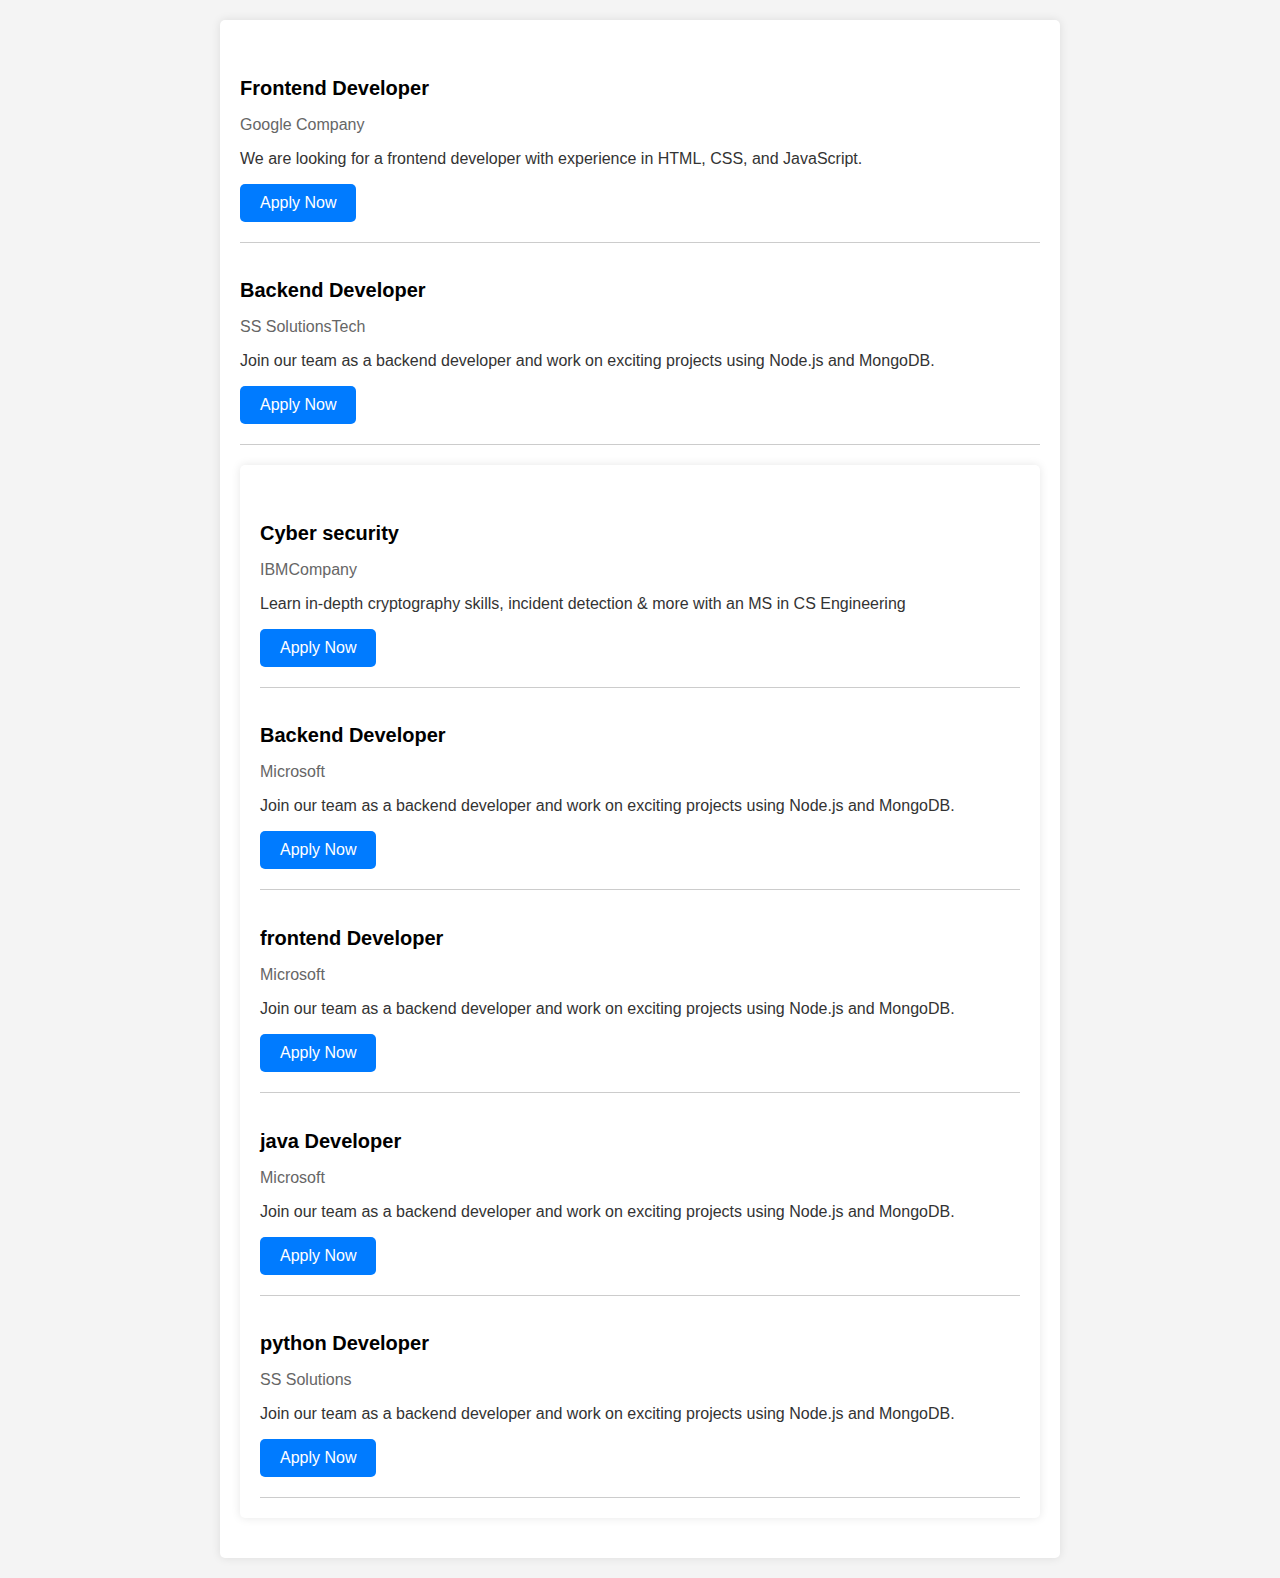
==== job.html @ 584ffa32 "Add files via upload" ====
<html>
    <style>
         body {
  font-family: Arial, sans-serif;
  margin: 0;
  padding: 0;
  background-color: #f4f4f4;
}
.container {
  max-width: 800px;
  margin: 20px auto;
  padding: 20px;
  background-color: #fff;
  border-radius: 5px;
  box-shadow: 0 0 10px rgba(0, 0, 0, 0.1);
}
.job-listing {
  border-bottom: 1px solid #ccc;
  padding: 20px 0;
}
.job-title {
  font-size: 20px;
  font-weight: bold;
  margin-bottom: 5px;
}
.company-name {
  color: #666;
  margin-bottom: 10px;
}
.job-description {
  color: #333;
}
.apply-btn {
  display: inline-block;
  padding: 10px 20px;
  background-color: #007bff;
  color: #fff;
  text-decoration: none;
  border-radius: 5px;
  transition: background-color 0.3s ease;
}
.apply-btn:hover {
  background-color: #0056b3;
}
    </style>
    <body>
        <div class="container">
    <div class="job-listing">
        <h2 class="job-title">Frontend Developer</h2>
        <p class="company-name">Google Company</p>
        <p class="job-description">We are looking for a frontend developer with experience in HTML, CSS, and JavaScript.</p>
        <a href="./apply.html" class="apply-btn">Apply Now</a>
    </div>
    <div class="job-listing">
        <h2 class="job-title">Backend Developer</h2>
        <p class="company-name">SS SolutionsTech</p>
        <p class="job-description">Join our team as a backend developer and work on exciting projects using Node.js and MongoDB.</p>
        <a href="./apply.html" class="apply-btn">Apply Now</a>
    </div>
    <div class="container">
        <div class="job-listing">
            <h2 class="job-title">Cyber security</h2>
            <p class="company-name">IBMCompany</p>
            <p class="job-description">Learn in-depth cryptography skills, incident detection & more with an MS in CS Engineering</p>
            <a href="./apply.html" class="apply-btn">Apply Now</a>
        </div>
        <div class="job-listing">
            <h2 class="job-title">Backend Developer</h2>
            <p class="company-name">Microsoft</p>
            <p class="job-description">Join our team as a backend developer and work on exciting projects using Node.js and MongoDB.</p>
            <a href="./apply.html" class="apply-btn">Apply Now</a>
        </div>
        <div class="job-listing">
            <h2 class="job-title">frontend Developer</h2>
            <p class="company-name">Microsoft</p>
            <p class="job-description">Join our team as a backend developer and work on exciting projects using Node.js and MongoDB.</p>
            <a href="./apply.html" class="apply-btn">Apply Now</a>
        </div>
        <div class="job-listing">
            <h2 class="job-title">java Developer </h2>
            <p class="company-name">Microsoft</p>
            <p class="job-description">Join our team as a backend developer and work on exciting projects using Node.js and MongoDB.</p>
            <a href="./apply.html" class="apply-btn">Apply Now</a>
        </div>
        <div class="job-listing">
            <h2 class="job-title">python Developer </h2>
            <p class="company-name">SS Solutions</p>
            <p class="job-description">Join our team as a backend developer and work on exciting projects using Node.js and MongoDB.</p>
            <a href="./apply.html" class="apply-btn">Apply Now</a>
        </div>
</body>
</html>
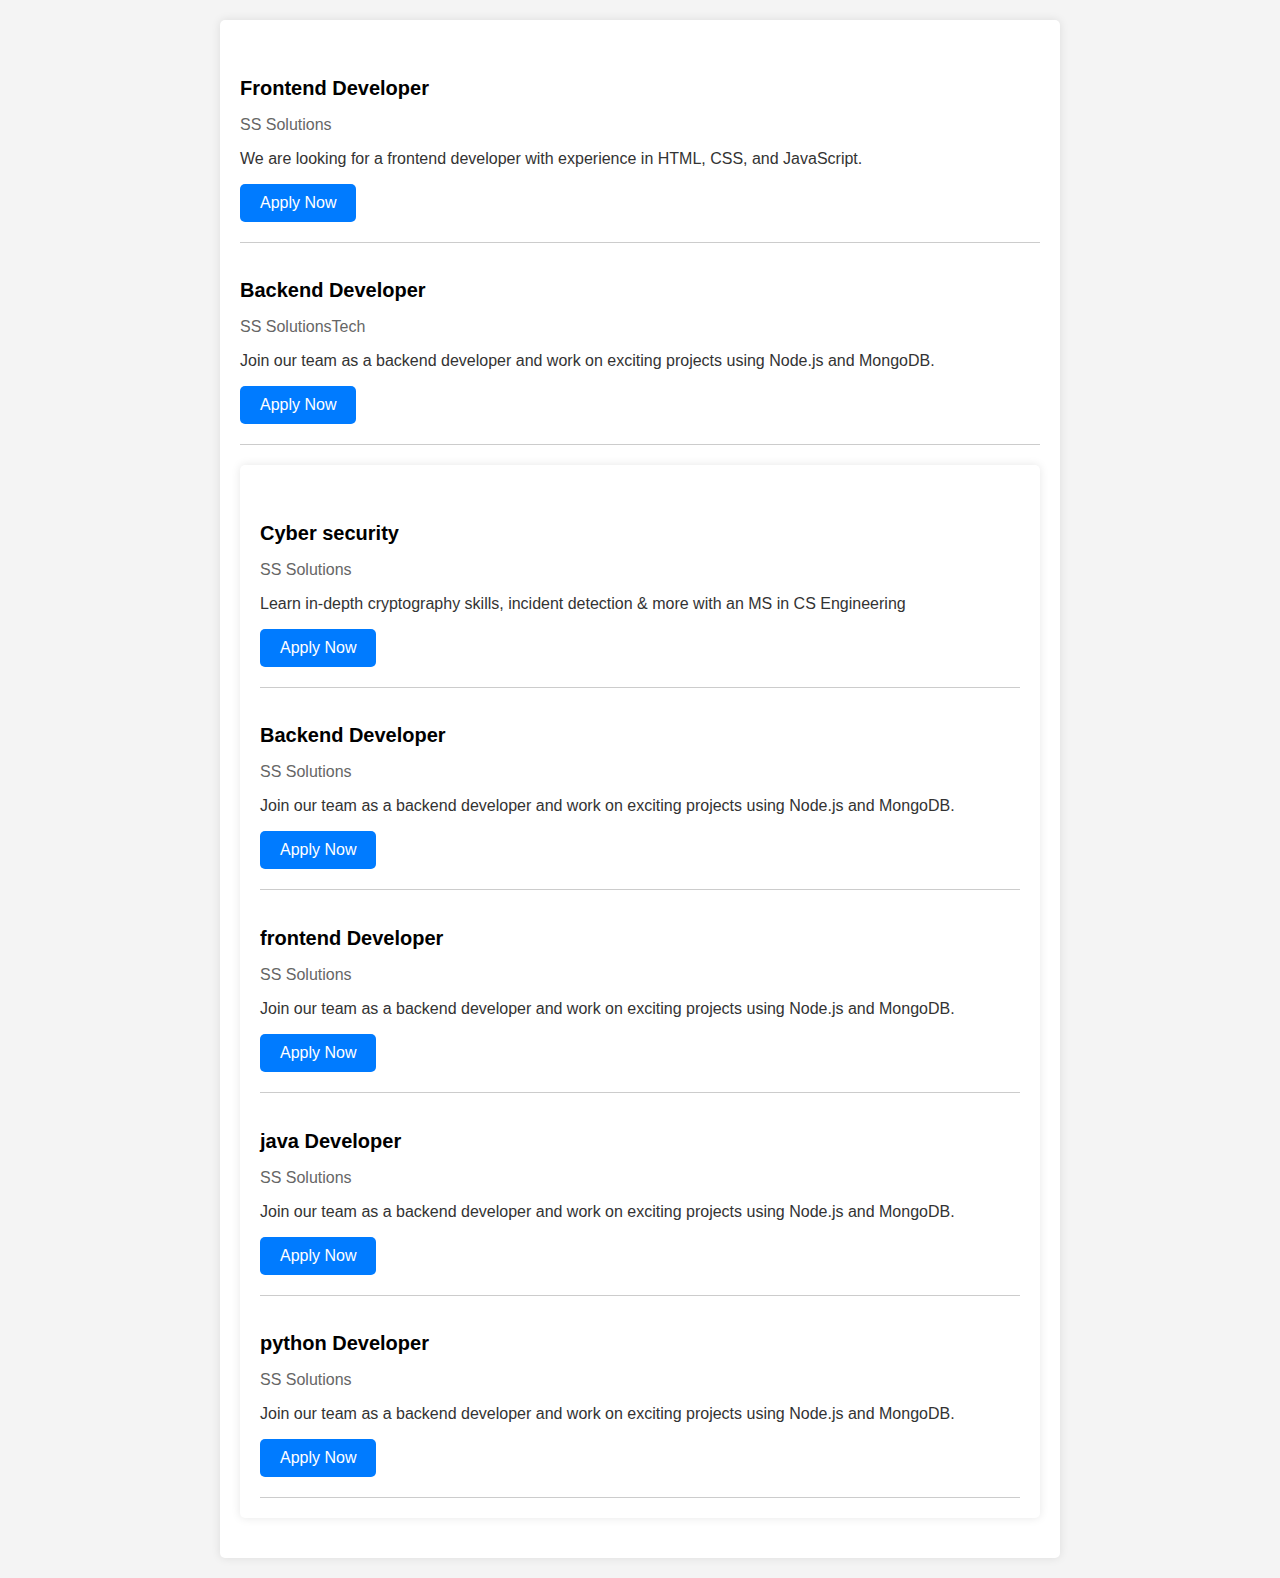
==== commit 7075699b: "Update job.html" ====
--- a/job.html
+++ b/job.html
@@ -47,7 +47,7 @@
         <div class="container">
     <div class="job-listing">
         <h2 class="job-title">Frontend Developer</h2>
-        <p class="company-name">Google Company</p>
+        <p class="company-name">SS Solutions</p>
         <p class="job-description">We are looking for a frontend developer with experience in HTML, CSS, and JavaScript.</p>
         <a href="./apply.html" class="apply-btn">Apply Now</a>
     </div>
@@ -60,25 +60,25 @@
     <div class="container">
         <div class="job-listing">
             <h2 class="job-title">Cyber security</h2>
-            <p class="company-name">IBMCompany</p>
+            <p class="company-name">SS Solutions</p>
             <p class="job-description">Learn in-depth cryptography skills, incident detection & more with an MS in CS Engineering</p>
             <a href="./apply.html" class="apply-btn">Apply Now</a>
         </div>
         <div class="job-listing">
             <h2 class="job-title">Backend Developer</h2>
-            <p class="company-name">Microsoft</p>
+            <p class="company-name">SS Solutions</p>
             <p class="job-description">Join our team as a backend developer and work on exciting projects using Node.js and MongoDB.</p>
             <a href="./apply.html" class="apply-btn">Apply Now</a>
         </div>
         <div class="job-listing">
             <h2 class="job-title">frontend Developer</h2>
-            <p class="company-name">Microsoft</p>
+            <p class="company-name">SS Solutions</p>
             <p class="job-description">Join our team as a backend developer and work on exciting projects using Node.js and MongoDB.</p>
             <a href="./apply.html" class="apply-btn">Apply Now</a>
         </div>
         <div class="job-listing">
             <h2 class="job-title">java Developer </h2>
-            <p class="company-name">Microsoft</p>
+            <p class="company-name">SS Solutions</p>
             <p class="job-description">Join our team as a backend developer and work on exciting projects using Node.js and MongoDB.</p>
             <a href="./apply.html" class="apply-btn">Apply Now</a>
         </div>
@@ -89,4 +89,4 @@
             <a href="./apply.html" class="apply-btn">Apply Now</a>
         </div>
 </body>
-</html>+</html>
